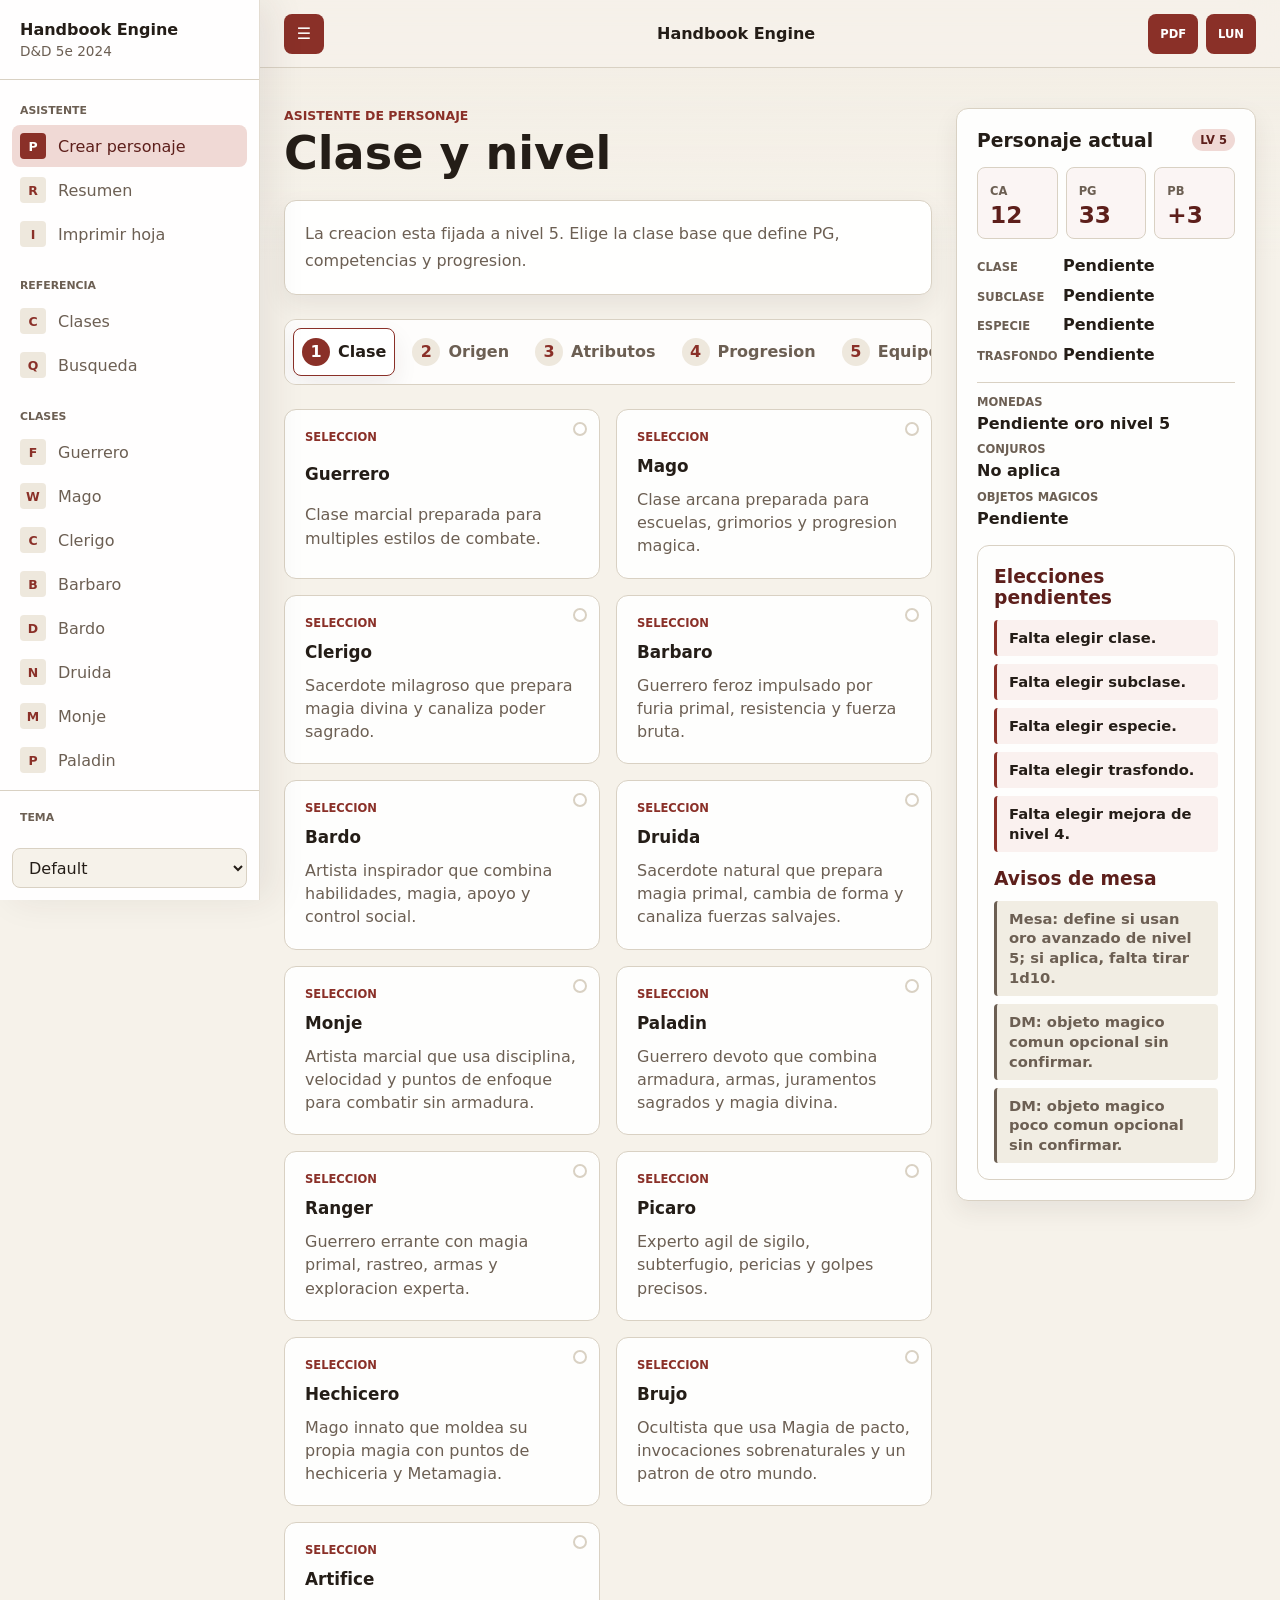
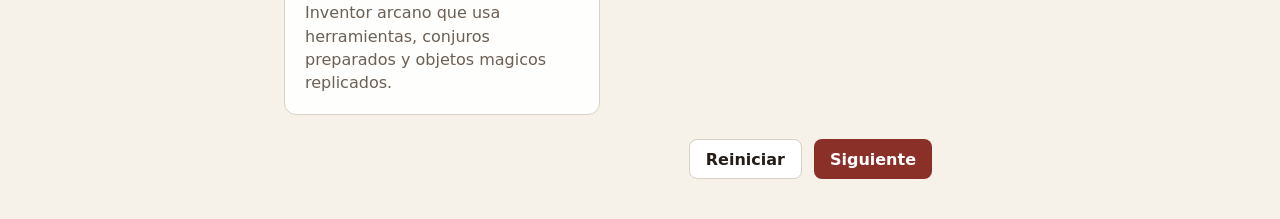
==== index.html @ 37ea62b5 "Version inicial de Handbook Engine" ====
<!doctype html>
<html lang="es" class="theme-default">
  <head>
    <meta charset="UTF-8" />
    <meta name="viewport" content="width=device-width, initial-scale=1.0" />
    <title>Handbook Engine</title>
    <link rel="stylesheet" href="./src/styles/main.css" />
  </head>
  <body>
    <div id="app"></div>
    <script type="module" src="./src/scripts/app.js"></script>
  </body>
</html>
---- src/styles/main.css ----
@import url("./tokens.css");
@import url("./base.css");
@import url("./layout.css");
@import url("./sidebar.css");
@import url("./navigation.css");
@import url("./components.css");
@import url("./themes.css");
@import url("./dark.css");
@import url("./print.css");
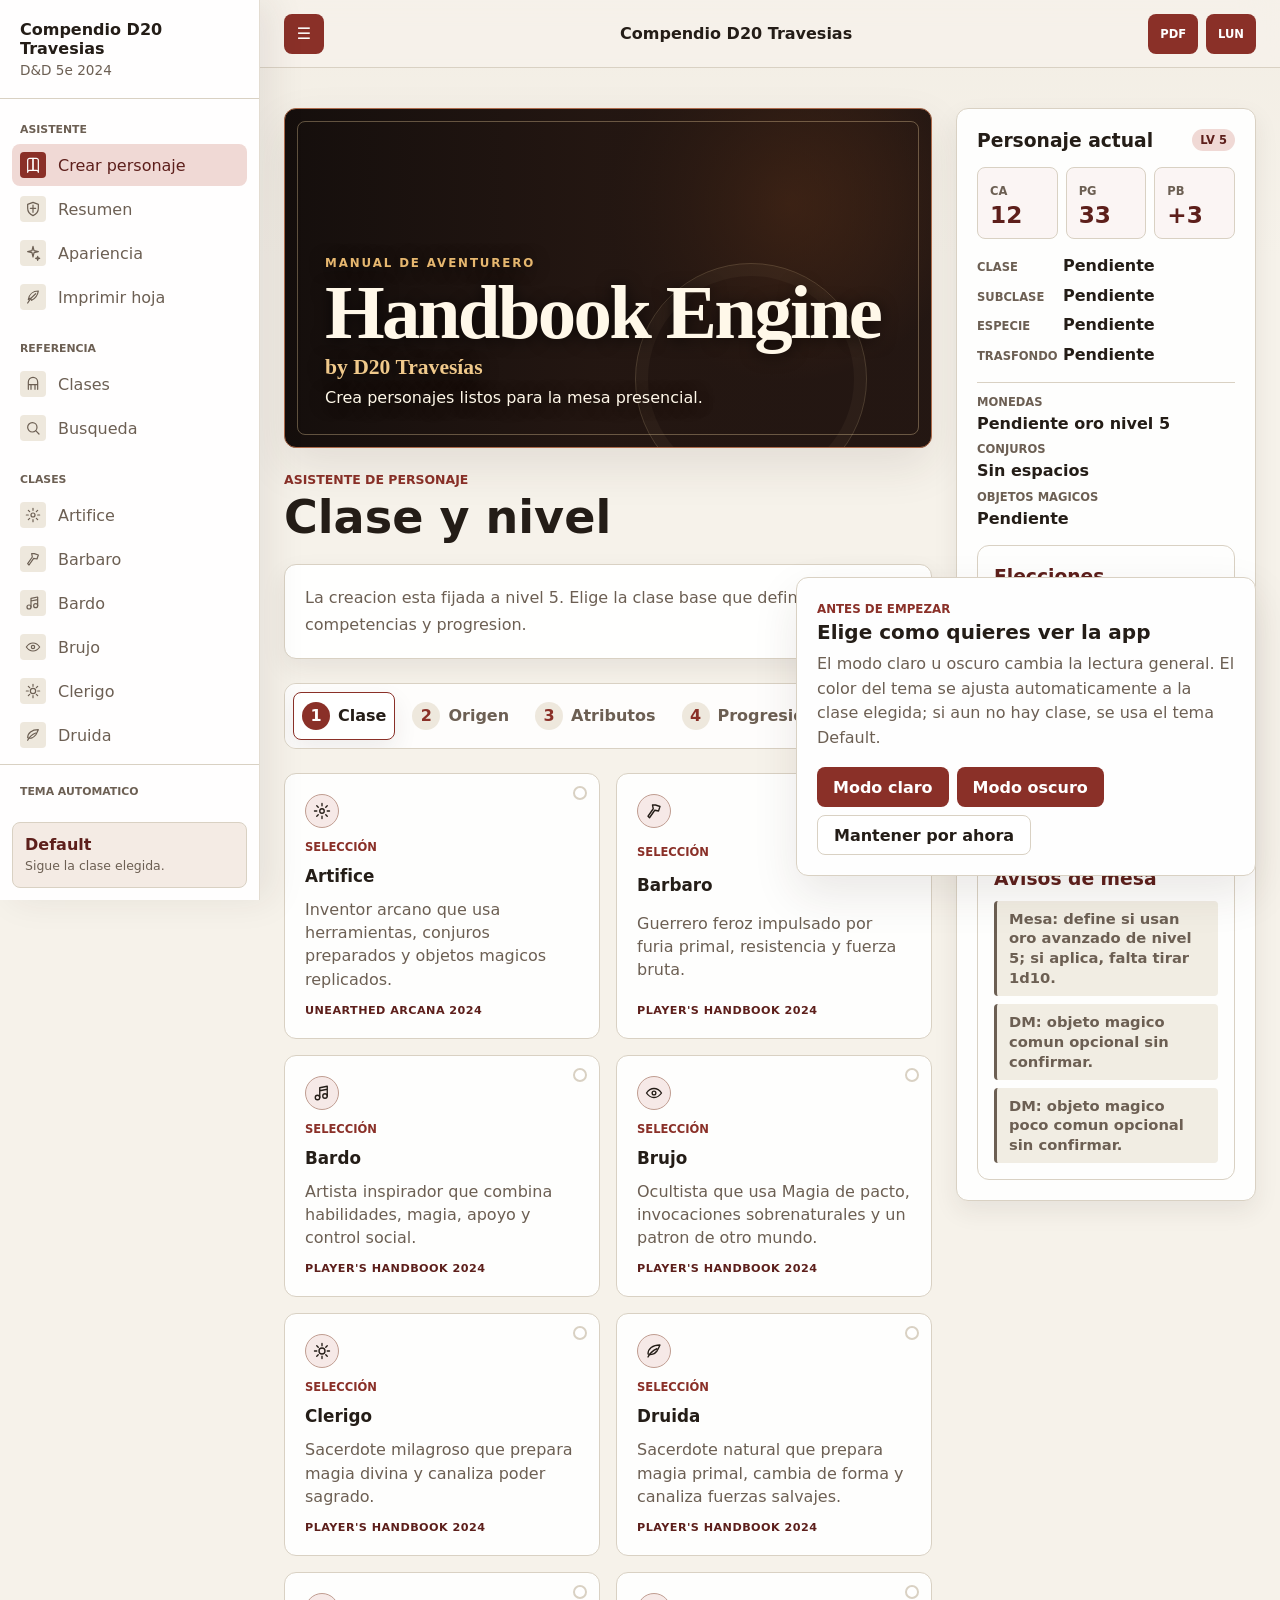
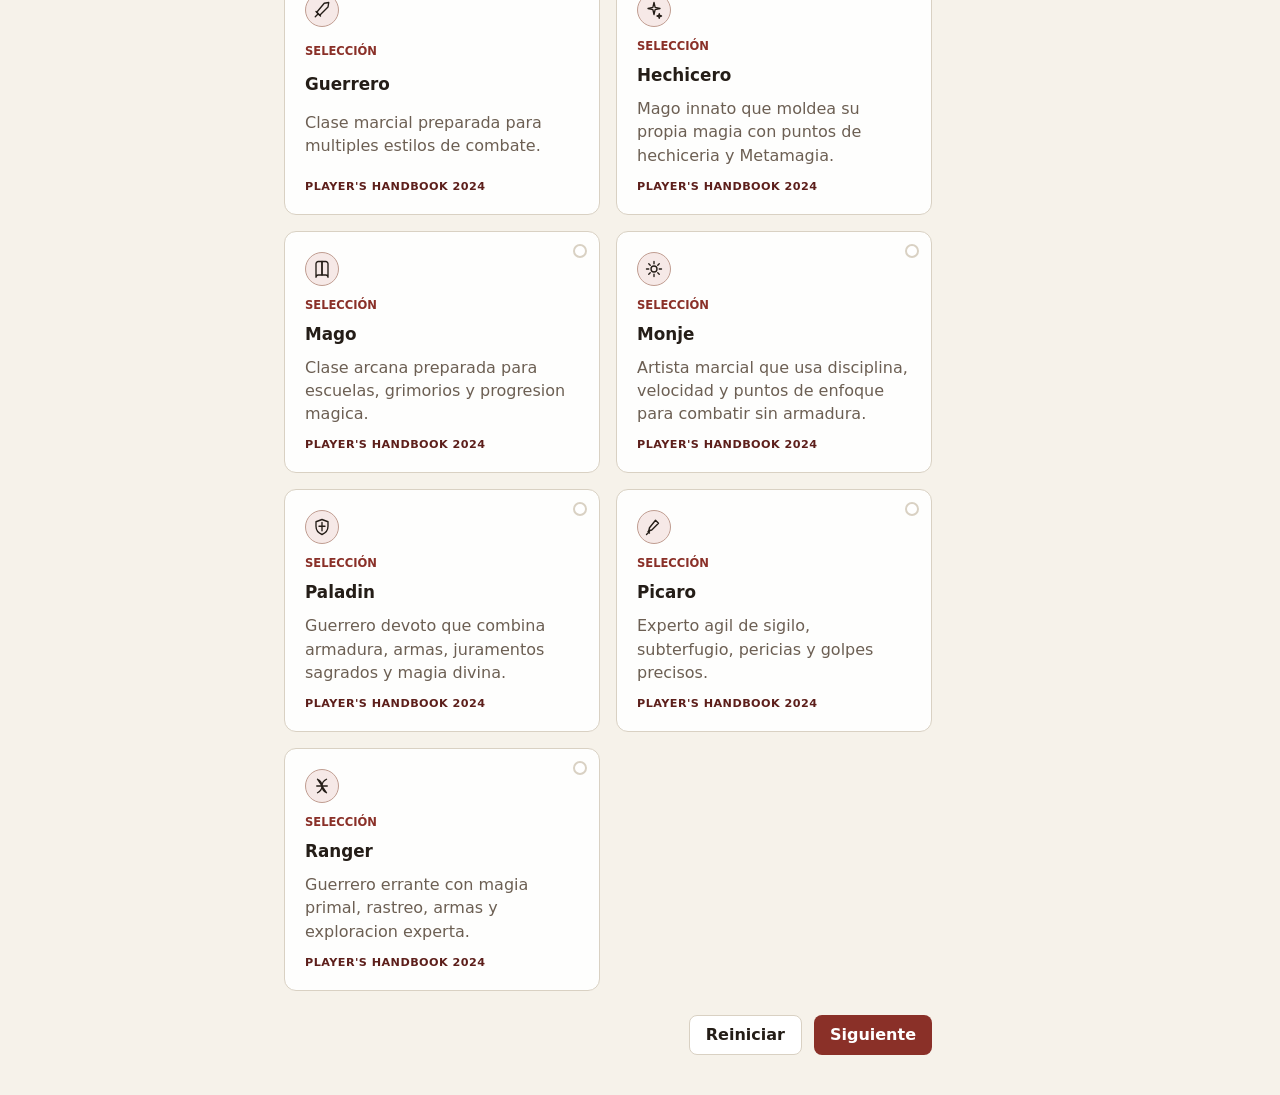
==== commit 4c41a46f: "Refresh branding and hero UI" ====
--- a/index.html
+++ b/index.html
@@ -3,7 +3,7 @@
   <head>
     <meta charset="UTF-8" />
     <meta name="viewport" content="width=device-width, initial-scale=1.0" />
-    <title>Handbook Engine</title>
+    <title>Compendio D20 Travesias</title>
     <link rel="stylesheet" href="./src/styles/main.css" />
   </head>
   <body>
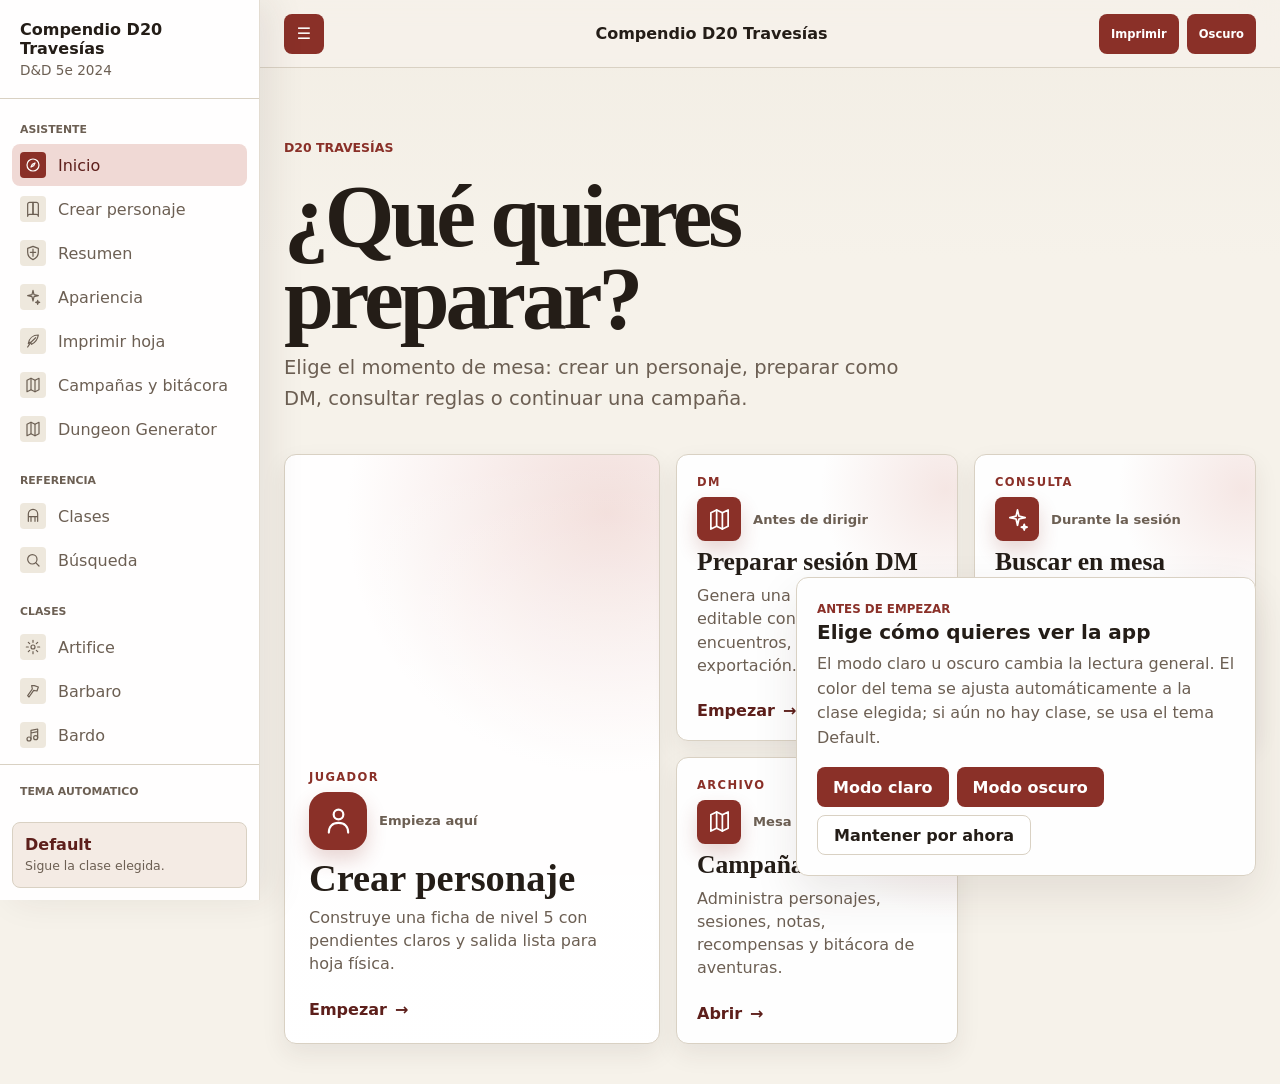
==== commit 44f55726: "Mejora jerarquia visual y busqueda" ====
--- a/index.html
+++ b/index.html
@@ -3,7 +3,7 @@
   <head>
     <meta charset="UTF-8" />
     <meta name="viewport" content="width=device-width, initial-scale=1.0" />
-    <title>Compendio D20 Travesias</title>
+    <title>Compendio D20 Travesías</title>
     <link rel="stylesheet" href="./src/styles/main.css" />
   </head>
   <body>
--- a/src/styles/main.css
+++ b/src/styles/main.css
@@ -4,6 +4,7 @@
 @import url("./sidebar.css");
 @import url("./navigation.css");
 @import url("./components.css");
+@import url("./pageBridge.css");
 @import url("./themes.css");
 @import url("./dark.css");
 @import url("./print.css");
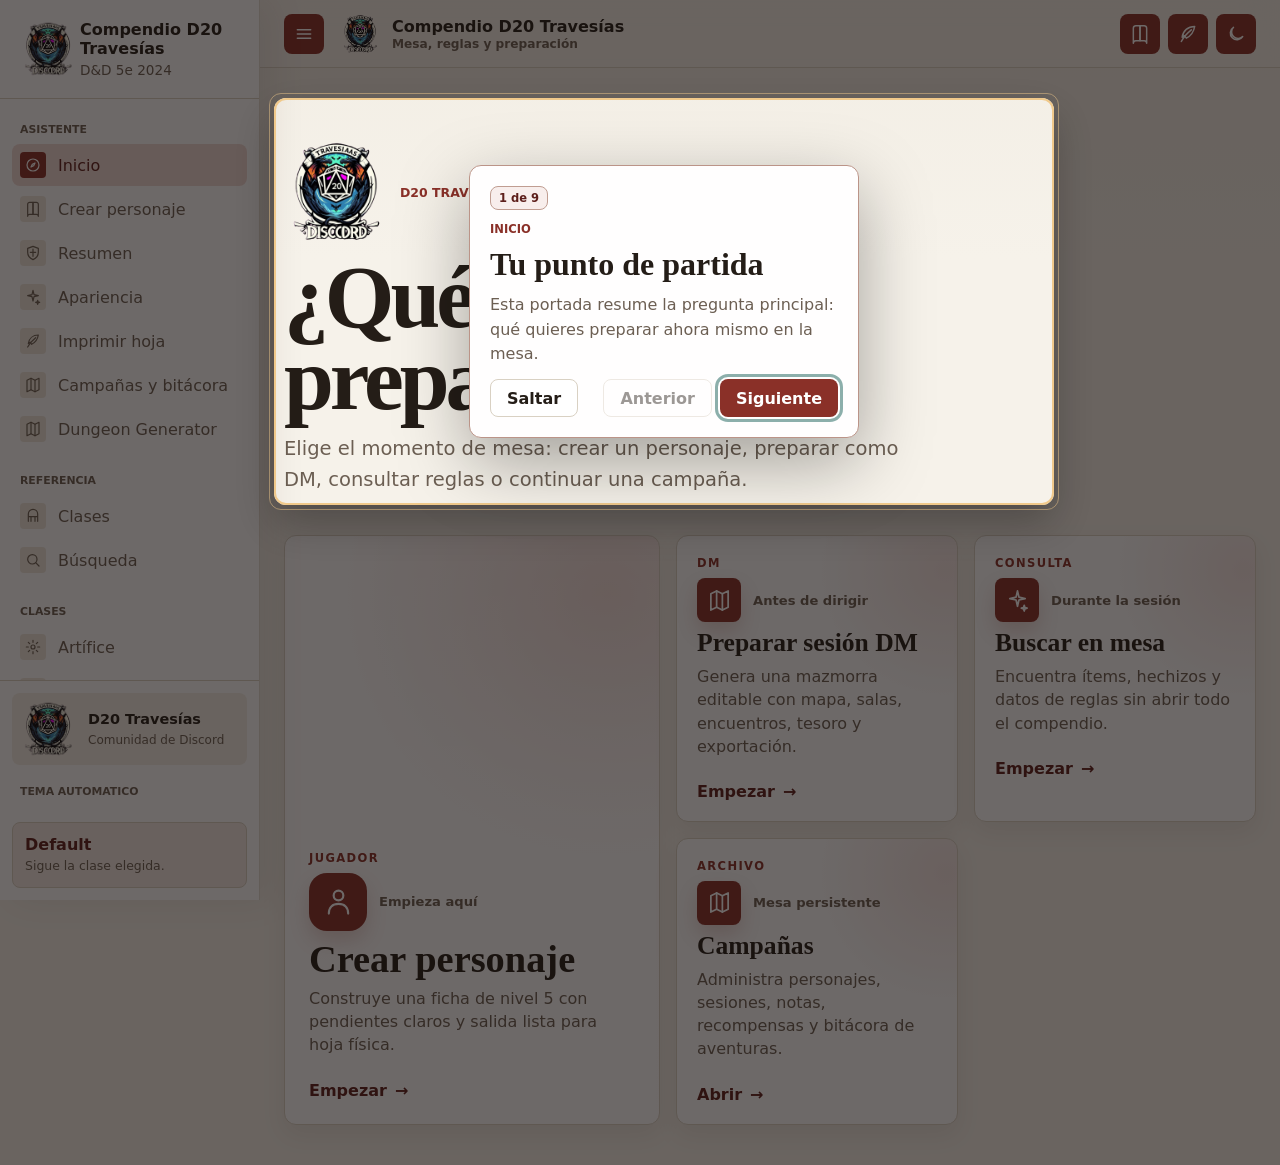
==== commit d46ff995: "feat: integrate D20 Travesias branding" ====
--- a/index.html
+++ b/index.html
@@ -3,6 +3,7 @@
   <head>
     <meta charset="UTF-8" />
     <meta name="viewport" content="width=device-width, initial-scale=1.0" />
+    <link rel="icon" type="image/png" href="./assets/icons/discord-travesias.png?v=20260718b" />
     <title>Compendio D20 Travesías</title>
     <link rel="stylesheet" href="./src/styles/main.css" />
   </head>
